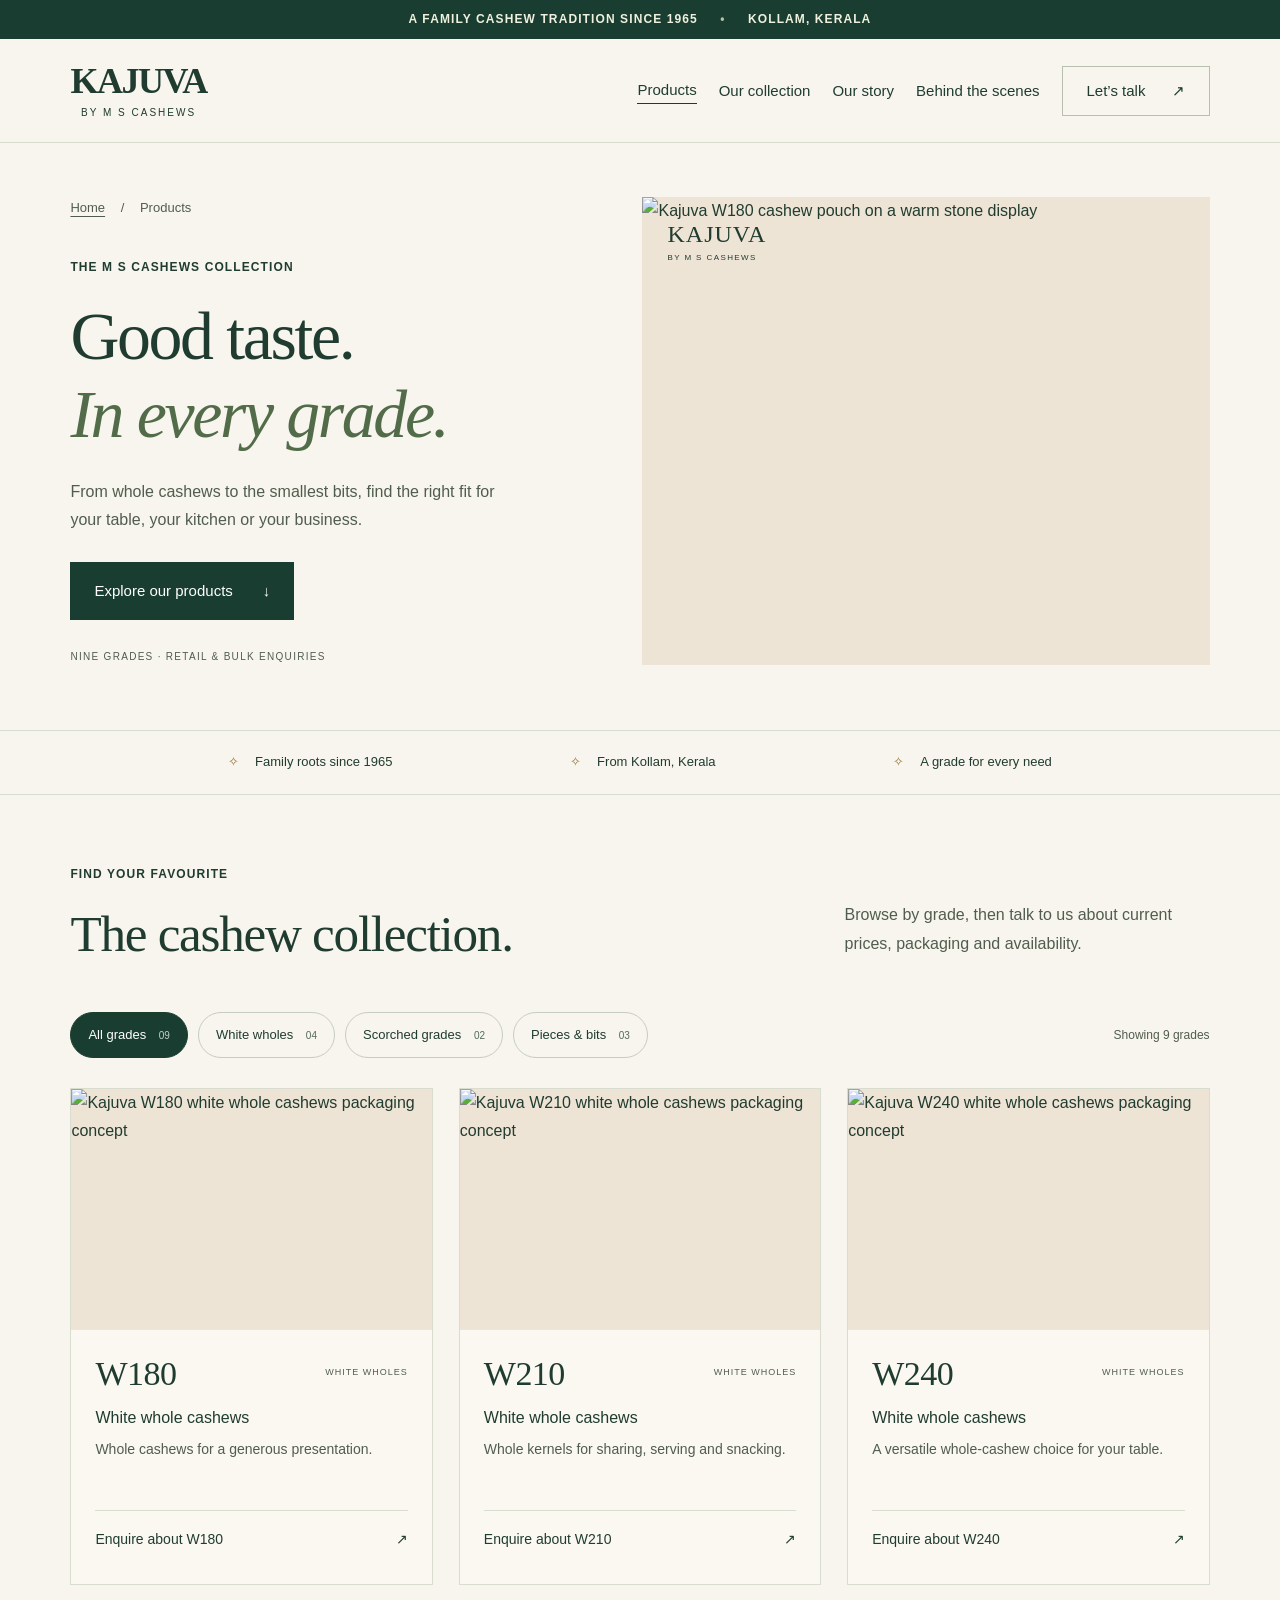
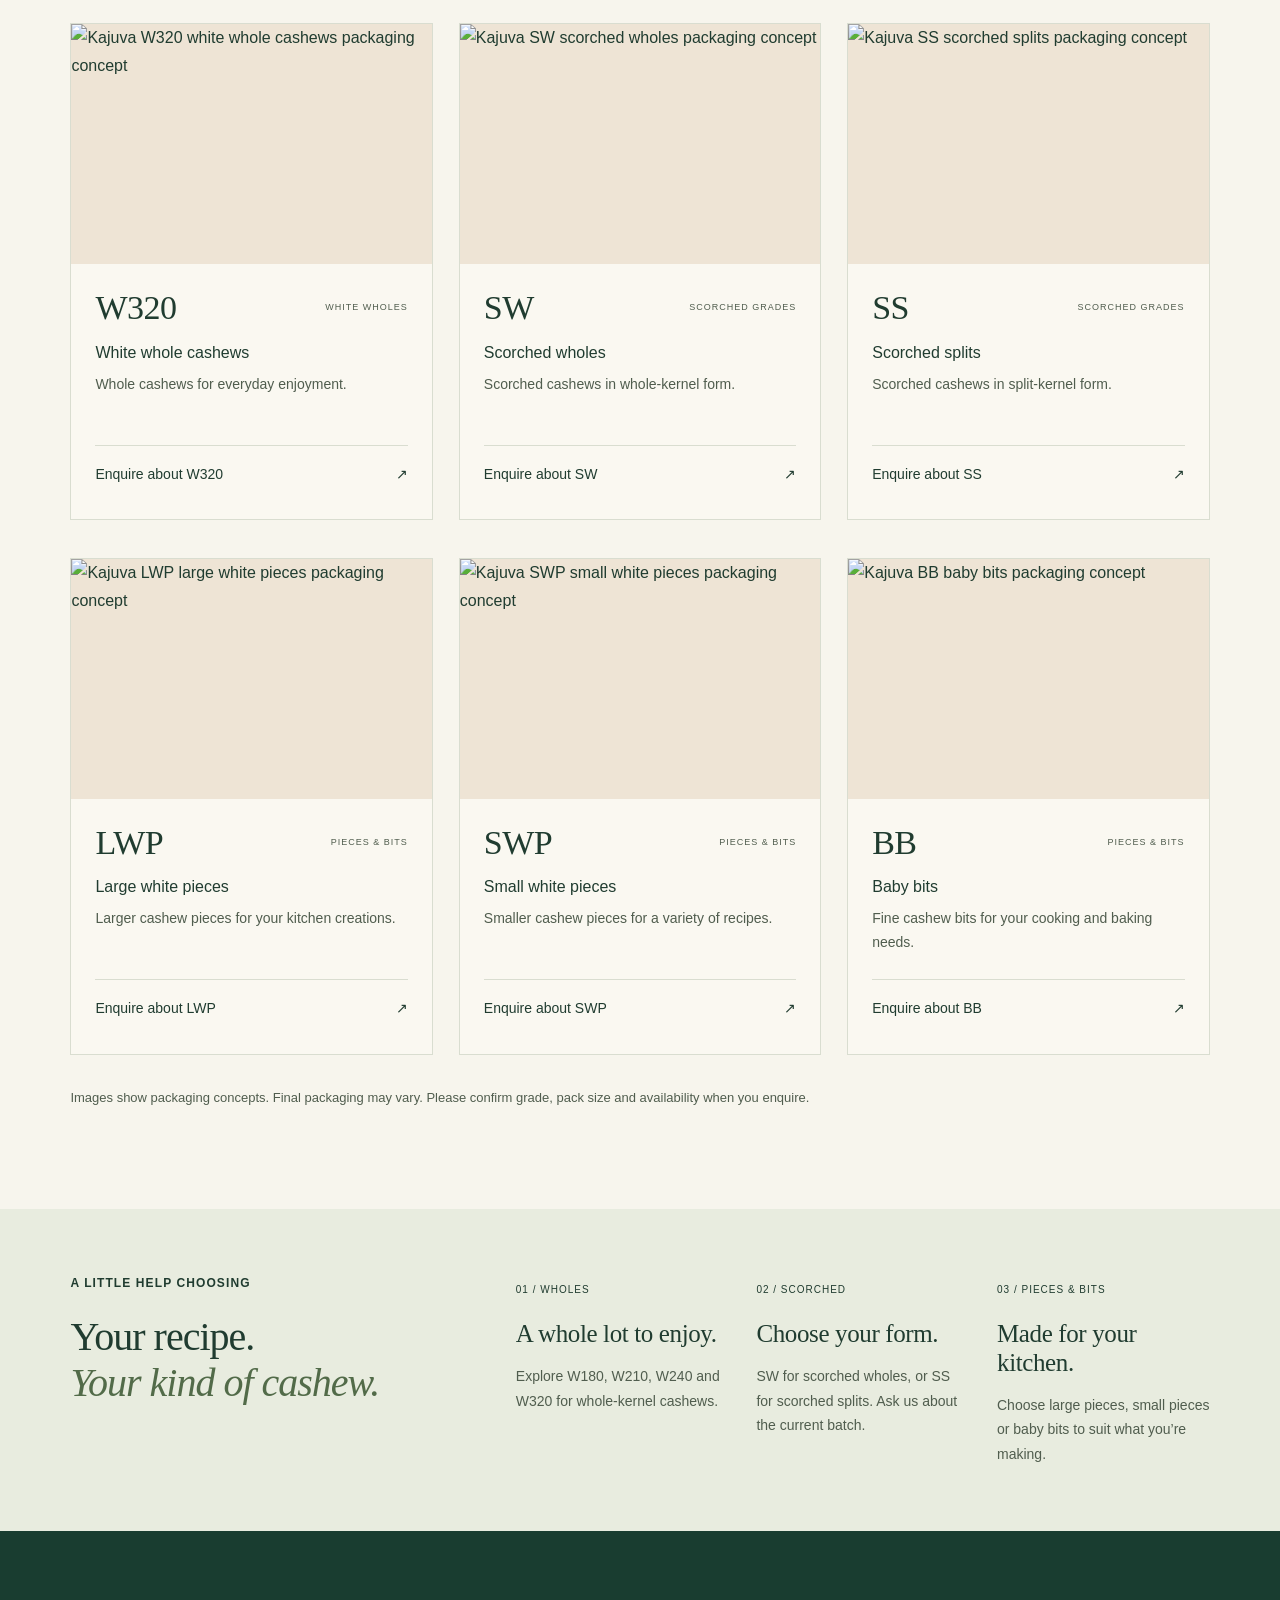
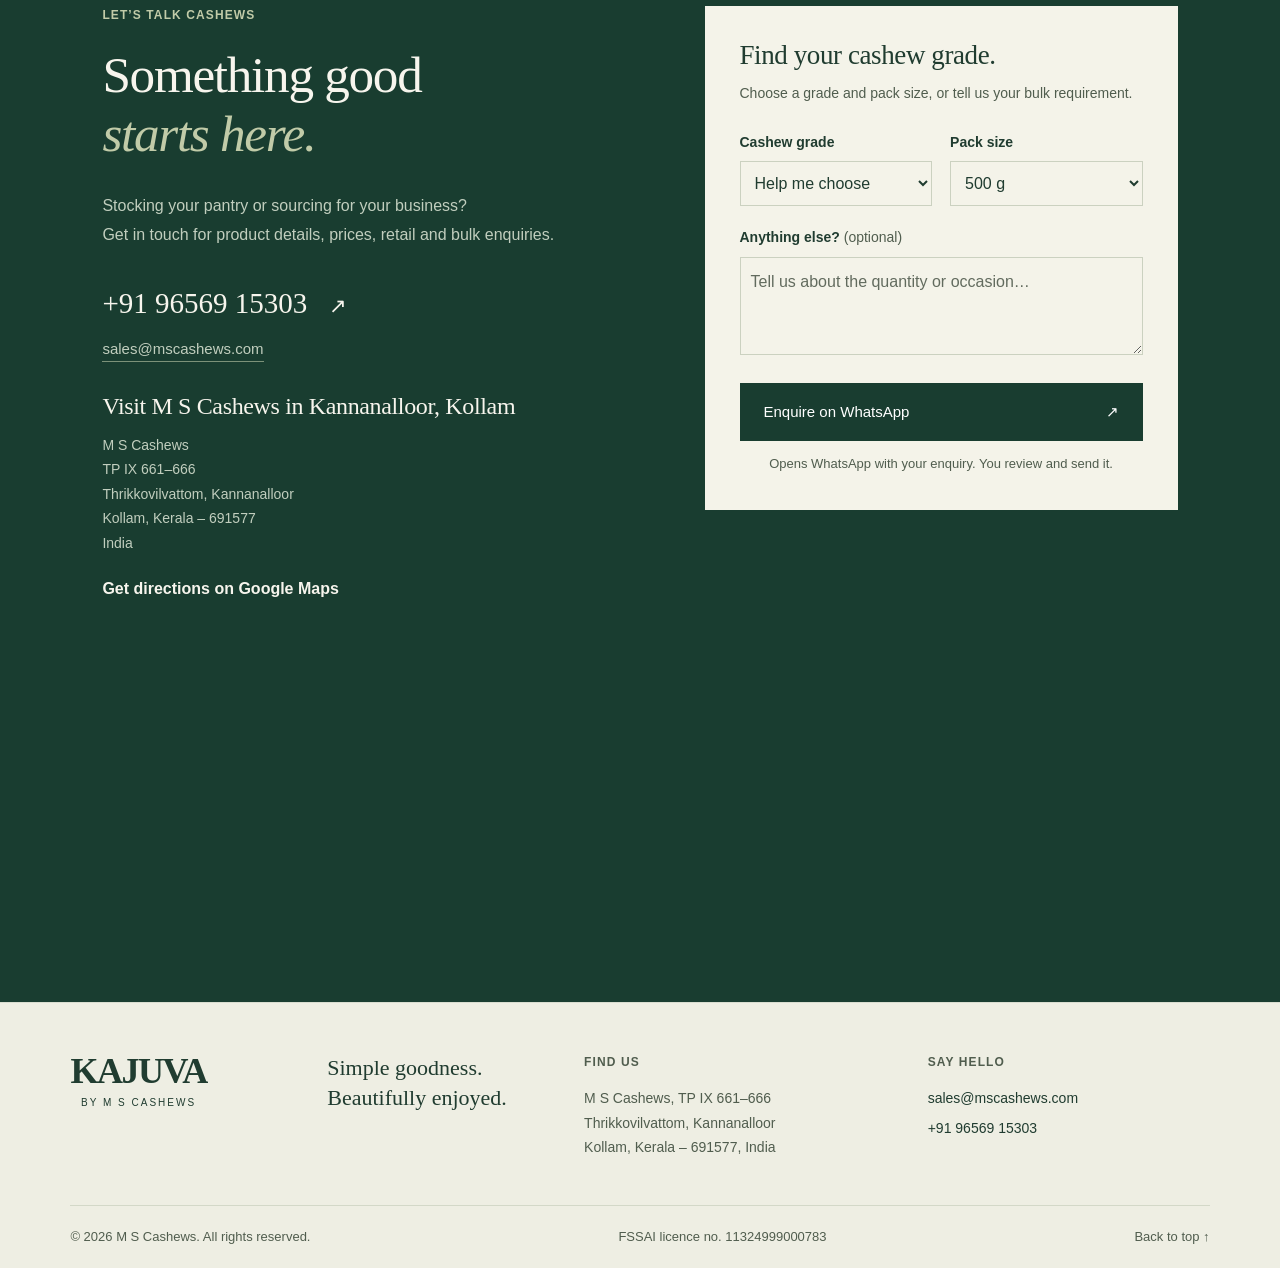
==== products.html @ 5efcb4e7 "Add files via upload" ====
<!DOCTYPE html>
<html lang="en"><head>
<meta charset="UTF-8"><meta name="viewport" content="width=device-width, initial-scale=1"><meta name="theme-color" content="#193d30">
<title>Cashew Products &amp; Grades | Kajuva by M S Cashews</title>
<meta name="description" content="Explore nine cashew grades from M S Cashews: W180, W210, W240, W320, SW, SS, LWP, SWP and BB. Enquire about retail packs and bulk orders in Kollam, Kerala.">
<link rel="canonical" href="https://www.mscashews.com/products.html">
<meta property="og:title" content="The cashew collection | Kajuva by M S Cashews"><meta property="og:description" content="Whole cashews, scorched grades, pieces and bits. Find your grade and enquire with M S Cashews."><meta property="og:type" content="website"><meta property="og:url" content="https://www.mscashews.com/products.html"><meta property="og:image" content="https://www.mscashews.com/assets/Products/W180.webp">
<link rel="icon" href="assets/favicon.svg" type="image/svg+xml"><link rel="stylesheet" href="styles.css?v=20261001-1"><link rel="stylesheet" href="products.css?v=20261109"><script src="script.js?v=20260930-5" defer></script><script src="products.js?v=20261109" defer></script>
</head><body class="products-page">
<a class="skip-link" href="#main">Skip to content</a>
<div class="announcement">A FAMILY CASHEW TRADITION SINCE 1965 <span>•</span> KOLLAM, KERALA</div>
<header class="header">
    <a class="brand" href="index.html#home" aria-label="Kajuva home">KAJUVA<span>BY M S CASHEWS</span></a>
    <button class="menu-toggle" aria-controls="navigation" aria-expanded="false">Menu <span aria-hidden="true">☰</span></button>
    <nav id="navigation" aria-label="Main navigation"><a href="products.html" aria-current="page">Products</a>
      <a href="index.html#collection">Our collection</a><a href="index.html#story">Our story</a><a href="index.html#behind-scenes">Behind the scenes</a>
      <a href="#contact" class="nav-contact">Let’s talk <span aria-hidden="true">↗</span></a>
    </nav>
  </header>
<main id="main">
<section class="range-hero" aria-labelledby="range-title"><div class="range-copy"><p class="breadcrumb"><a href="index.html">Home</a> <span aria-hidden="true">/</span> Products</p><p class="eyebrow">THE M S CASHEWS COLLECTION</p><h1 id="range-title">Good taste.<br><em>In every grade.</em></h1><p class="range-intro">From whole cashews to the smallest bits, find the right fit for your table, your kitchen or your business.</p><a href="#products" class="button">Explore our products <span aria-hidden="true">↓</span></a><p class="range-caption">NINE GRADES · RETAIL &amp; BULK ENQUIRIES</p></div><figure class="range-visual"><img src="assets/Products/W180.webp" width="960" height="640" alt="Kajuva W180 cashew pouch on a warm stone display" fetchpriority="high"><figcaption>KAJUVA <span>BY M S CASHEWS</span></figcaption></figure></section>
<div class="range-values"><span>Family roots since 1965</span><span>From Kollam, Kerala</span><span>A grade for every need</span></div>
<section class="section range-section" id="products" aria-labelledby="products-title"><div class="section-top"><div><p class="eyebrow">FIND YOUR FAVOURITE</p><h2 id="products-title">The cashew collection.</h2></div><p>Browse by grade, then talk to us about current prices, packaging and availability.</p></div>
<div class="range-toolbar"><div class="grade-filters" role="group" aria-label="Filter cashew grades" hidden><button type="button" data-filter="all" aria-pressed="true">All grades <span>09</span></button><button type="button" data-filter="wholes" aria-pressed="false">White wholes <span>04</span></button><button type="button" data-filter="scorched" aria-pressed="false">Scorched grades <span>02</span></button><button type="button" data-filter="pieces" aria-pressed="false">Pieces &amp; bits <span>03</span></button></div><p id="grade-count" role="status" aria-live="polite">Showing 9 grades</p></div>
<div class="grade-grid"><article class="grade-card" data-category="wholes" id="w180">
      <a class="grade-photo" href="assets/Products/W180.webp" target="_blank" rel="noopener" aria-label="View W180 packaging image in a new tab"><img src="assets/Products/W180.webp" alt="Kajuva W180 white whole cashews packaging concept" width="960" height="640" loading="lazy" decoding="async"></a>
      <div class="grade-info"><div class="grade-title"><h3>W180</h3><span>White wholes</span></div><h4>White whole cashews</h4><p>Whole cashews for a generous presentation.</p><a class="product-link" href="https://wa.me/919656915303?text=Hello%20M%20S%20Cashews%21%20I%20would%20like%20to%20enquire%20about%20W180%20%E2%80%94%20White%20whole%20cashews.%20Please%20share%20current%20pricing%2C%20pack%20sizes%20and%20availability." target="_blank" rel="noopener noreferrer">Enquire about W180 <span aria-hidden="true">↗</span></a></div>
    </article><article class="grade-card" data-category="wholes" id="w210">
      <a class="grade-photo" href="assets/Products/W210.webp" target="_blank" rel="noopener" aria-label="View W210 packaging image in a new tab"><img src="assets/Products/W210.webp" alt="Kajuva W210 white whole cashews packaging concept" width="960" height="640" loading="lazy" decoding="async"></a>
      <div class="grade-info"><div class="grade-title"><h3>W210</h3><span>White wholes</span></div><h4>White whole cashews</h4><p>Whole kernels for sharing, serving and snacking.</p><a class="product-link" href="https://wa.me/919656915303?text=Hello%20M%20S%20Cashews%21%20I%20would%20like%20to%20enquire%20about%20W210%20%E2%80%94%20White%20whole%20cashews.%20Please%20share%20current%20pricing%2C%20pack%20sizes%20and%20availability." target="_blank" rel="noopener noreferrer">Enquire about W210 <span aria-hidden="true">↗</span></a></div>
    </article><article class="grade-card" data-category="wholes" id="w240">
      <a class="grade-photo" href="assets/Products/W240.webp" target="_blank" rel="noopener" aria-label="View W240 packaging image in a new tab"><img src="assets/Products/W240.webp" alt="Kajuva W240 white whole cashews packaging concept" width="960" height="640" loading="lazy" decoding="async"></a>
      <div class="grade-info"><div class="grade-title"><h3>W240</h3><span>White wholes</span></div><h4>White whole cashews</h4><p>A versatile whole-cashew choice for your table.</p><a class="product-link" href="https://wa.me/919656915303?text=Hello%20M%20S%20Cashews%21%20I%20would%20like%20to%20enquire%20about%20W240%20%E2%80%94%20White%20whole%20cashews.%20Please%20share%20current%20pricing%2C%20pack%20sizes%20and%20availability." target="_blank" rel="noopener noreferrer">Enquire about W240 <span aria-hidden="true">↗</span></a></div>
    </article><article class="grade-card" data-category="wholes" id="w320">
      <a class="grade-photo" href="assets/Products/W320.webp" target="_blank" rel="noopener" aria-label="View W320 packaging image in a new tab"><img src="assets/Products/W320.webp" alt="Kajuva W320 white whole cashews packaging concept" width="960" height="640" loading="lazy" decoding="async"></a>
      <div class="grade-info"><div class="grade-title"><h3>W320</h3><span>White wholes</span></div><h4>White whole cashews</h4><p>Whole cashews for everyday enjoyment.</p><a class="product-link" href="https://wa.me/919656915303?text=Hello%20M%20S%20Cashews%21%20I%20would%20like%20to%20enquire%20about%20W320%20%E2%80%94%20White%20whole%20cashews.%20Please%20share%20current%20pricing%2C%20pack%20sizes%20and%20availability." target="_blank" rel="noopener noreferrer">Enquire about W320 <span aria-hidden="true">↗</span></a></div>
    </article><article class="grade-card" data-category="scorched" id="sw">
      <a class="grade-photo" href="assets/Products/SW.webp" target="_blank" rel="noopener" aria-label="View SW packaging image in a new tab"><img src="assets/Products/SW.webp" alt="Kajuva SW scorched wholes packaging concept" width="960" height="640" loading="lazy" decoding="async"></a>
      <div class="grade-info"><div class="grade-title"><h3>SW</h3><span>Scorched grades</span></div><h4>Scorched wholes</h4><p>Scorched cashews in whole-kernel form.</p><a class="product-link" href="https://wa.me/919656915303?text=Hello%20M%20S%20Cashews%21%20I%20would%20like%20to%20enquire%20about%20SW%20%E2%80%94%20Scorched%20wholes.%20Please%20share%20current%20pricing%2C%20pack%20sizes%20and%20availability." target="_blank" rel="noopener noreferrer">Enquire about SW <span aria-hidden="true">↗</span></a></div>
    </article><article class="grade-card" data-category="scorched" id="ss">
      <a class="grade-photo" href="assets/Products/SS.webp" target="_blank" rel="noopener" aria-label="View SS packaging image in a new tab"><img src="assets/Products/SS.webp" alt="Kajuva SS scorched splits packaging concept" width="960" height="640" loading="lazy" decoding="async"></a>
      <div class="grade-info"><div class="grade-title"><h3>SS</h3><span>Scorched grades</span></div><h4>Scorched splits</h4><p>Scorched cashews in split-kernel form.</p><a class="product-link" href="https://wa.me/919656915303?text=Hello%20M%20S%20Cashews%21%20I%20would%20like%20to%20enquire%20about%20SS%20%E2%80%94%20Scorched%20splits.%20Please%20share%20current%20pricing%2C%20pack%20sizes%20and%20availability." target="_blank" rel="noopener noreferrer">Enquire about SS <span aria-hidden="true">↗</span></a></div>
    </article><article class="grade-card" data-category="pieces" id="lwp">
      <a class="grade-photo" href="assets/Products/LWP.webp" target="_blank" rel="noopener" aria-label="View LWP packaging image in a new tab"><img src="assets/Products/LWP.webp" alt="Kajuva LWP large white pieces packaging concept" width="960" height="640" loading="lazy" decoding="async"></a>
      <div class="grade-info"><div class="grade-title"><h3>LWP</h3><span>Pieces &amp; bits</span></div><h4>Large white pieces</h4><p>Larger cashew pieces for your kitchen creations.</p><a class="product-link" href="https://wa.me/919656915303?text=Hello%20M%20S%20Cashews%21%20I%20would%20like%20to%20enquire%20about%20LWP%20%E2%80%94%20Large%20white%20pieces.%20Please%20share%20current%20pricing%2C%20pack%20sizes%20and%20availability." target="_blank" rel="noopener noreferrer">Enquire about LWP <span aria-hidden="true">↗</span></a></div>
    </article><article class="grade-card" data-category="pieces" id="swp">
      <a class="grade-photo" href="assets/Products/SWP.webp" target="_blank" rel="noopener" aria-label="View SWP packaging image in a new tab"><img src="assets/Products/SWP.webp" alt="Kajuva SWP small white pieces packaging concept" width="960" height="640" loading="lazy" decoding="async"></a>
      <div class="grade-info"><div class="grade-title"><h3>SWP</h3><span>Pieces &amp; bits</span></div><h4>Small white pieces</h4><p>Smaller cashew pieces for a variety of recipes.</p><a class="product-link" href="https://wa.me/919656915303?text=Hello%20M%20S%20Cashews%21%20I%20would%20like%20to%20enquire%20about%20SWP%20%E2%80%94%20Small%20white%20pieces.%20Please%20share%20current%20pricing%2C%20pack%20sizes%20and%20availability." target="_blank" rel="noopener noreferrer">Enquire about SWP <span aria-hidden="true">↗</span></a></div>
    </article><article class="grade-card" data-category="pieces" id="bb">
      <a class="grade-photo" href="assets/Products/BB.webp" target="_blank" rel="noopener" aria-label="View BB packaging image in a new tab"><img src="assets/Products/BB.webp" alt="Kajuva BB baby bits packaging concept" width="960" height="640" loading="lazy" decoding="async"></a>
      <div class="grade-info"><div class="grade-title"><h3>BB</h3><span>Pieces &amp; bits</span></div><h4>Baby bits</h4><p>Fine cashew bits for your cooking and baking needs.</p><a class="product-link" href="https://wa.me/919656915303?text=Hello%20M%20S%20Cashews%21%20I%20would%20like%20to%20enquire%20about%20BB%20%E2%80%94%20Baby%20bits.%20Please%20share%20current%20pricing%2C%20pack%20sizes%20and%20availability." target="_blank" rel="noopener noreferrer">Enquire about BB <span aria-hidden="true">↗</span></a></div>
    </article></div>
<p class="range-note">Images show packaging concepts. Final packaging may vary. Please confirm grade, pack size and availability when you enquire.</p></section>
<section class="grade-help" aria-labelledby="help-title"><div><p class="eyebrow">A LITTLE HELP CHOOSING</p><h2 id="help-title">Your recipe.<br><em>Your kind of cashew.</em></h2></div><div class="help-options"><article><span>01 / WHOLES</span><h3>A whole lot to enjoy.</h3><p>Explore W180, W210, W240 and W320 for whole-kernel cashews.</p></article><article><span>02 / SCORCHED</span><h3>Choose your form.</h3><p>SW for scorched wholes, or SS for scorched splits. Ask us about the current batch.</p></article><article><span>03 / PIECES &amp; BITS</span><h3>Made for your kitchen.</h3><p>Choose large pieces, small pieces or baby bits to suit what you’re making.</p></article></div></section>
<section class="contact" id="contact" aria-labelledby="contact-title">
      <div class="contact-copy"><p class="eyebrow">LET’S TALK CASHEWS</p><h2 id="contact-title">Something good<br><em>starts here.</em></h2><p>Stocking your pantry or sourcing for your business?<br>Get in touch for product details, prices, retail and bulk enquiries.</p><a class="contact-phone" href="tel:+919656915303">+91 96569 15303 <span aria-hidden="true">↗</span></a><a class="contact-email" href="mailto:sales@mscashews.com">sales@mscashews.com</a><div class="contact-location"><h3>Visit M S Cashews in Kannanalloor, Kollam</h3><address>M S Cashews<br>TP IX 661–666<br>Thrikkovilvattom, Kannanalloor<br>Kollam, Kerala – 691577<br>India</address><p class="location-directions" style="margin:20px 0 10px;font-weight:600;">Get directions on Google Maps</p>
        <div class="google-map" style="width:100%;max-width:100%;margin:0 0 14px;border-radius:12px;overflow:hidden;">
          <iframe src="https://www.google.com/maps/embed?pb=!1m18!1m12!1m3!1d126139.27699196005!2d76.51879639726563!3d8.893311200000003!2m3!1f0!2f0!3f0!3m2!1i1024!2i768!4f13.1!3m3!1m2!1s0x3b05e31a122a84a1%3A0x15b1edde694fe89e!2sMs%20Cashews!5e0!3m2!1sen!2sin!4v1793275626502!5m2!1sen!2sin" title="M S Cashews location on Google Maps" width="100%" height="300" style="display:block;width:100%;border:0;" allowfullscreen loading="lazy" referrerpolicy="strict-origin-when-cross-origin"></iframe>
        </div></div></div>
      <form class="enquiry" id="enquiry-form"><h3>Find your cashew grade.</h3><p>Choose a grade and pack size, or tell us your bulk requirement.</p><div class="form-row"><div><label for="grade">Cashew grade</label><select id="grade" name="grade"><option value="Not sure — please advise">Help me choose</option><option>W180</option><option>W210</option><option>W240</option><option>W320</option><option>SW (Scorched Wholes)</option><option>SS (Scorched Splits)</option><option>LWP (Large White Pieces)</option><option>SWP (Small White Pieces)</option><option>BB (Baby Bits)</option></select></div><div><label for="pack">Pack size</label><select id="pack" name="pack"><option>250 g</option><option selected>500 g</option><option>1 kg</option><option>Bulk requirement</option><option>Other</option></select></div></div><label for="message">Anything else? <span>(optional)</span></label><textarea id="message" name="message" rows="3" maxlength="1000" placeholder="Tell us about the quantity or occasion…"></textarea><button class="button" type="submit">Enquire on WhatsApp <span aria-hidden="true">↗</span></button><p class="form-note">Opens WhatsApp with your enquiry. You review and send it.</p><noscript><p><a href="https://wa.me/919656915303">Contact us directly on WhatsApp</a></p></noscript></form>
    </section>
</main><footer><div class="footer-main"><a class="brand" href="index.html#home">KAJUVA<span>BY M S CASHEWS</span></a><p>Simple goodness.<br>Beautifully enjoyed.</p><div><span class="footer-label">FIND US</span><address>M S Cashews, TP IX 661–666<br>Thrikkovilvattom, Kannanalloor<br>Kollam, Kerala – 691577, India</address></div><div><span class="footer-label">SAY HELLO</span><a href="mailto:sales@mscashews.com">sales@mscashews.com</a><a href="tel:+919656915303">+91 96569 15303</a></div></div><div class="footer-bottom"><span>© <span id="year">2026</span> M S Cashews. All rights reserved.</span><span>FSSAI licence no. 11324999000783</span><a href="index.html#home">Back to top ↑</a></div></footer>
</body></html>
---- styles.css ----
:root{--ink:#203c30;--green:#193d30;--paper:#f7f5ed;--muted:#687165;--line:#d9ddd0;--sage:#e8ecdf;--gold:#bb9052}*{box-sizing:border-box}html{scroll-behavior:smooth;scroll-padding-top:105px}body{margin:0;background:var(--paper);color:var(--ink);font-family:Arial,Helvetica,sans-serif;font-size:15px;line-height:1.7}a{color:inherit;text-decoration:none}button,input,select,textarea{font:inherit}button,a,select,textarea{-webkit-tap-highlight-color:transparent}button,a{touch-action:manipulation}button{cursor:pointer}img{max-width:100%;display:block}h1,h2,h3,p{margin:0}h1,h2,h3{font-family:Georgia,'Times New Roman',serif;font-weight:400;line-height:1.08}h1{font-size:clamp(52px,5.4vw,88px);letter-spacing:-4px}h2{font-size:clamp(38px,4vw,58px);letter-spacing:-2px}h3{font-size:28px;letter-spacing:-.6px}em{font-weight:400;color:#6e8064}a:focus-visible,button:focus-visible,select:focus-visible,textarea:focus-visible,summary:focus-visible{outline:3px solid var(--gold);outline-offset:5px}.skip-link{position:fixed;top:-100px;left:16px;background:white;padding:12px;z-index:20}.skip-link:focus{top:12px}.announcement{background:var(--green);color:#eff0dd;text-align:center;font-size:9px;font-weight:600;letter-spacing:2.1px;padding:10px 20px}.announcement span{margin:0 18px;color:#b7c09f}.header{padding:24px 5.5%;display:flex;align-items:center;justify-content:space-between;background:var(--paper);border-bottom:1px solid var(--line);position:sticky;top:0;z-index:10}.brand{font-family:Georgia,serif;font-size:36px;line-height:1;letter-spacing:-1.5px;font-weight:bold;display:inline-block}.brand span{display:block;font-family:Arial,sans-serif;font-size:8px;letter-spacing:3px;font-weight:400;margin-top:9px;text-align:center}.header nav{display:flex;gap:38px;align-items:center;font-size:12px}.header nav>a:not(.nav-contact):hover{color:#788562}.nav-contact{border:1px solid #b6c0ad;padding:11px 24px}.nav-contact span{margin-left:22px}.menu-toggle{display:none}.hero{max-width:1600px;margin:auto;min-height:650px;padding:75px 5.5% 86px;display:grid;grid-template-columns:1.06fr 1fr;align-items:center;position:relative;overflow:hidden}.eyebrow{font-size:9px;letter-spacing:2.1px;font-weight:600;line-height:1.6}.hero .eyebrow{display:flex;align-items:center;gap:12px;margin-bottom:30px}.tiny-line{height:1px;width:26px;background:var(--gold)}.intro{font-size:15px;color:#697064;line-height:1.9;margin:27px 0 30px;max-width:365px}.hero-actions{display:flex;gap:30px;align-items:center}.button{display:inline-flex;justify-content:space-between;align-items:center;gap:30px;background:var(--green);color:#fff;border:1px solid var(--green);padding:16px 23px;font-size:12px;transition:background .2s,transform .2s}.button:hover{background:#305740;transform:translateY(-2px)}.text-link{font-size:12px;border-bottom:1px solid #b2baa8;padding-bottom:6px;display:inline-flex;gap:22px}.hero-caption{display:flex;align-items:center;gap:10px;margin-top:37px;color:#6b7266;font-size:10px}.veg{display:inline-grid;place-items:center;width:17px;height:17px;border:1px solid #668158}.veg i{display:block;width:7px;height:7px;background:#668158;border-radius:50%}.hero-art{position:relative;min-width:0;aspect-ratio:1.04;display:grid;place-items:center}.hero-circle{position:absolute;width:91%;height:91%;border-radius:50%;background:#e7eadc;box-shadow:0 0 0 19px #f0f1e7,0 0 0 20px #e1e5d7}.hero-bowl{position:relative;width:91%;filter:drop-shadow(8px 28px 20px #26372424);transform:rotate(-13deg)}.art-label{position:absolute;top:-12px;font-size:8px;letter-spacing:2.4px;z-index:1}.seal{position:absolute;right:-8px;bottom:31px;background:var(--green);color:#f7efd5;width:114px;height:114px;border-radius:50%;display:flex;flex-direction:column;align-items:center;justify-content:center;outline:1px solid #85967b;outline-offset:-8px;transform:rotate(12deg)}.seal span{font-size:7px;letter-spacing:1px}.seal strong{font-family:Georgia,serif;font-size:33px;font-weight:400;line-height:1.4}.art-footnote{position:absolute;bottom:-20px;display:flex;justify-content:space-between;width:78%;font-size:8px;letter-spacing:1.5px;color:#75806c}.scroll-note{position:absolute;bottom:25px;left:5.5%;font-size:8px;letter-spacing:1.6px;display:flex;gap:25px;align-items:center}.scroll-note span{font-size:17px}.qualities{display:flex;justify-content:space-evenly;align-items:center;gap:20px;border-block:1px solid var(--line);padding:23px 5.5%;font-size:11px;letter-spacing:.7px}.qualities i{color:#a88d53;font-size:21px;font-style:normal}.section{padding:100px 5.5%;max-width:1600px;margin:auto}.section-top{display:flex;justify-content:space-between;gap:60px;align-items:flex-end;margin-bottom:48px}.section-top .eyebrow,.quality-heading .eyebrow,.story-copy .eyebrow,.contact .eyebrow,.faq .eyebrow{margin-bottom:20px}.section-top>p{max-width:320px;font-size:13px;color:var(--muted);padding-bottom:5px}.product-grid{display:grid;grid-template-columns:repeat(3,1fr);gap:27px}.product-image{background:#e9ecdf;position:relative;height:365px;display:flex;align-items:center;justify-content:center;overflow:hidden}.product:nth-child(2) .product-image{background:#ece6d8}.product:nth-child(3) .product-image{background:#e0e6da}.product-image img{height:260px;width:auto;max-width:75%;object-fit:contain;transform:rotate(-7deg);box-shadow:12px 18px 20px #1d3c3020;border-radius:3px 3px 12px 12px;transition:transform .4s}.product:nth-child(2) .product-image img{transform:rotate(4deg)}.product:nth-child(3) .product-image img{transform:rotate(-4deg)}.product:hover .product-image img{transform:rotate(0deg) translateY(-6px)}.product-tag{position:absolute;top:18px;left:20px;font-size:8px;letter-spacing:1.6px}.pack-weight{position:absolute;bottom:12px;right:19px;font-family:Georgia,serif;font-size:36px;color:#536149}.pack-weight small{font-size:16px}.product-title{display:flex;justify-content:space-between;align-items:center;margin-top:22px;gap:10px}.product-title h3{font-size:26px}.product-title>span{font-size:11px;white-space:nowrap;color:var(--muted)}.product>p{font-size:12px;margin-top:10px;color:var(--muted)}.product-link{display:flex;justify-content:space-between;border-bottom:1px solid #bfc8b6;padding:20px 0 10px;font-size:11px}.product-link:hover{color:#788562}.collection-note{text-align:center;font-size:10px;color:var(--muted);margin-top:30px}.story{display:grid;grid-template-columns:1fr 1fr;background:#e9ecdf;max-width:1600px;margin:auto}.story-art{position:relative;overflow:hidden;background:#d9dfcc;min-height:595px;padding:45px 11%}.story-art img{width:95%;margin:20px auto;transform:rotate(-8deg)}.story-art-caption{position:absolute;bottom:35px;left:11%;font-size:8px;letter-spacing:1.8px}.story-copy{padding:70px 12%;align-self:center}.story-copy h2{margin-bottom:27px}.story-copy>p:not(.eyebrow){font-size:13px;color:#64705e;margin-bottom:20px;max-width:420px}.story-copy .text-link{margin-top:9px}.quality-heading{text-align:center;margin-bottom:56px}.quality-grid{display:grid;grid-template-columns:repeat(3,1fr);gap:55px}.quality-grid article{border-top:1px solid #b9c3ae;padding-top:23px}.feature-number{font-size:8px;letter-spacing:1.6px;color:#748269}.quality-grid h3{margin:23px 0 17px;font-size:30px}.quality-grid p{color:var(--muted);font-size:13px;max-width:300px}.contact{background:var(--green);color:var(--paper);padding:75px 8%;display:grid;grid-template-columns:1fr 1fr;gap:12%;}.contact em{color:#c1cba8}.contact .eyebrow{color:#c1cba8}.contact-copy>p:not(.eyebrow){font-size:12px;color:#c1cebe;margin:28px 0}.contact-phone{display:block;font-family:Georgia,serif;font-size:29px}.contact-phone span{font-family:Arial,sans-serif;font-size:21px;margin-left:14px}.contact-email{font-size:12px;color:#c1cebe;display:inline-block;margin-top:9px;border-bottom:1px solid #7c9279}.enquiry{background:#f4f3e9;color:var(--ink);padding:34px 35px;align-self:center}.enquiry h3{font-size:27px}.enquiry>p{font-size:11px;color:var(--muted);margin:10px 0 24px}.form-row{display:grid;grid-template-columns:1fr 1fr;gap:18px}label{display:block;font-size:10px;margin-bottom:7px}label span{color:#73806c}select,textarea{width:100%;border:1px solid #cbd1c0;background:transparent;border-radius:0;padding:12px 10px;color:var(--ink);font-size:12px;margin-bottom:19px;min-height:45px}textarea{resize:vertical;min-height:85px;max-height:250px}.enquiry .button{width:100%}.enquiry .form-note{font-size:9px;margin:12px 0 0;text-align:center}.faq{display:grid;grid-template-columns:1fr 1.25fr;gap:60px}.faq h2{font-size:43px}.faq-list details{border-bottom:1px solid var(--line)}.faq-list details:first-child{border-top:1px solid var(--line)}summary{list-style:none;cursor:pointer;font-size:13px;padding:22px 0;display:flex;justify-content:space-between;gap:22px}summary::-webkit-details-marker{display:none}summary span{font-size:20px;line-height:1}.faq-list details[open] summary span{transform:rotate(45deg)}.faq-list details p{font-size:12px;color:var(--muted);padding:0 35px 22px 0}footer{border-top:1px solid var(--line);padding:50px 5.5% 20px;background:#eeeee3}.footer-main{display:grid;grid-template-columns:1fr 1fr 1.5fr 1fr;gap:40px}.footer-main>.brand{justify-self:start;align-self:start}.footer-main>p{font-family:Georgia,serif;font-size:22px;line-height:1.35}.footer-label{display:block;font-size:8px;letter-spacing:1.8px;margin-bottom:13px;color:#6d795f}address{font-style:normal;font-size:11px;color:var(--muted)}.footer-main>div>a{display:block;font-size:11px;margin-bottom:5px}.footer-bottom{display:flex;justify-content:space-between;gap:25px;border-top:1px solid #d3d8c8;padding-top:20px;margin-top:45px;font-size:9px;color:#6d765f}@media(min-width:1500px){.hero{min-height:740px}.hero-art{max-width:600px}.product-image{height:420px}.product-image img{height:310px}}@media(max-width:1100px){.hero{min-height:580px;gap:25px}h1{letter-spacing:-2.5px}.hero-actions{gap:16px}.hero .button{gap:15px;padding:14px 17px}.hero .text-link{gap:9px}.header nav{gap:22px}.product-image{height:310px}.product-image img{height:220px}.product-title h3{font-size:22px}.contact{gap:7%;padding-inline:5.5%}.story-copy{padding:55px 10%}.story-art{min-height:560px;display:flex;flex-direction:column;justify-content:center}.quality-grid{gap:30px}.footer-main{gap:25px}}@media(max-width:760px){html{scroll-padding-top:95px}.announcement{font-size:7px;letter-spacing:1.2px;padding:9px}.announcement span{margin:0 8px}.header{padding:21px 6%;flex-wrap:wrap}.brand{font-size:30px}.brand span{font-size:7px;letter-spacing:2.5px}.menu-toggle{display:flex;align-items:center;gap:12px;background:none;border:1px solid #c3cab9;color:var(--ink);padding:8px 12px;font-size:11px}.header nav{display:none;width:100%;padding:25px 0 4px;gap:22px;flex-direction:column;align-items:stretch}.header nav.is-open{display:flex}.nav-contact{display:flex;justify-content:space-between}.hero{grid-template-columns:1fr;padding:49px 6% 60px;gap:45px;min-height:auto}.hero .eyebrow{font-size:7px;letter-spacing:1.5px;margin-bottom:23px}h1{font-size:clamp(49px,9vw,69px);letter-spacing:-2px}.intro{font-size:13px;margin:24px 0}.hero-actions{gap:24px}.hero-caption{margin-top:24px}.hero-art{width:85%;max-width:420px;justify-self:center}.seal{width:90px;height:90px;bottom:15px;right:-16px}.seal strong{font-size:27px}.seal span{font-size:6px}.art-label{font-size:6px;top:-8px;letter-spacing:2px}.art-footnote{bottom:-24px;font-size:6px;letter-spacing:1px}.scroll-note{display:none}.qualities{display:grid;grid-template-columns:1fr 1fr;text-align:center;font-size:9px;padding:22px 6%;gap:14px}.qualities i{display:none}.section{padding:65px 6%}.section-top{display:block;margin-bottom:30px}.section-top>p{margin-top:22px;max-width:400px;font-size:12px}.product-grid{grid-template-columns:1fr;gap:37px}.product-image{height:365px}.product-image img{height:280px}.product-title h3{font-size:27px}.product-tag{font-size:8px}.product>p,.product-link{font-size:12px}.collection-note{font-size:10px;text-align:left}.story{grid-template-columns:1fr}.story-art{min-height:390px;max-height:450px;padding:30px 7%}.story-art img{width:77%;max-width:350px}.story-art-caption{left:7%;bottom:20px;font-size:7px}.story-copy{padding:50px 7%}.story-copy h2{font-size:45px}.quality-heading{text-align:left;margin-bottom:32px}.quality-grid{grid-template-columns:1fr;gap:28px}.quality-grid h3{margin:14px 0}.quality-grid p{max-width:100%}.contact{grid-template-columns:1fr;padding:55px 6%;gap:35px}.contact h2{font-size:48px}.enquiry{padding:27px 23px}.faq{grid-template-columns:1fr;gap:28px}.faq h2{font-size:38px}summary{font-size:12px}.footer-main{grid-template-columns:1fr 1fr;gap:32px 20px}.footer-main>p{font-size:21px}.footer-bottom{flex-direction:column;gap:8px;margin-top:30px}footer{padding:40px 6% 25px}}@media(prefers-reduced-motion:reduce){html{scroll-behavior:auto}*,*::before,*::after{transition:none!important;animation:none!important}}

.hero-bowl,.story-art img{height:auto}
/* Premium imagery: dimensioned pouch concept and full-bleed editorial photograph. */
.product-image img{height:290px;max-width:80%;border-radius:0;box-shadow:none;filter:drop-shadow(9px 17px 12px #203c3030);transform:rotate(-4deg)}
.product:nth-child(2) .product-image img{height:305px;transform:rotate(3deg)}
.product:nth-child(3) .product-image img{height:320px;transform:rotate(-2deg)}
.product:hover .product-image img{transform:rotate(0) translateY(-5px)}
.hero-bowl{width:98%;transform:rotate(-8deg)}
.story-art{padding:0;isolation:isolate;min-height:625px;display:block}
.story-art img{position:absolute;inset:0;width:100%;height:100%;max-width:none;object-fit:cover;object-position:center;transform:none;margin:0;z-index:-2}
.story-art::after{content:"";position:absolute;inset:0;z-index:-1;background:linear-gradient(180deg,#142b2355,transparent 25%,transparent 70%,#142b2370)}
.story-art>.eyebrow{position:absolute;top:35px;left:7%;color:#fff9e9}
.story-art-caption{left:7%;bottom:32px;color:#fff9e9}
@media(min-width:1500px){.product-image img{height:330px}.product:nth-child(2) .product-image img{height:345px}.product:nth-child(3) .product-image img{height:360px}}
@media(min-width:761px) and (max-width:1100px){.product-image img{height:235px}.product:nth-child(2) .product-image img{height:250px}.product:nth-child(3) .product-image img{height:265px}}
@media(max-width:760px){.product-image img{height:285px}.product:nth-child(2) .product-image img{height:300px}.product:nth-child(3) .product-image img{height:315px}.story-art{min-height:470px;max-height:none}.story-art img{width:100%;height:100%;max-width:none;object-position:center 52%}}
/* Family heritage and supplied business media. */
.heritage-strip{display:grid;grid-template-columns:repeat(3,1fr);gap:45px;padding-top:55px;padding-bottom:55px;border-bottom:1px solid var(--line)}
.heritage-year{display:block;font-family:Georgia,serif;font-size:27px;color:#788364;margin-bottom:18px;line-height:1.2}
.heritage-strip h3{font-size:23px;margin-bottom:12px}.heritage-strip p{font-size:12px;color:var(--muted);max-width:330px}
.behind-scenes{padding-top:40px}.premises-grid{display:grid;grid-template-columns:1fr 1fr;gap:34px 28px}.premises-grid figure,.video-grid figure{margin:0;min-width:0}.premises-main,.premises-wide{grid-column:1/-1}.premises-grid a{display:block;overflow:hidden}.premises-grid img{width:100%;height:auto;aspect-ratio:16/9;object-fit:cover;transition:transform .4s}.premises-grid a:hover img{transform:scale(1.02)}.premises-wide img{aspect-ratio:2.8;object-position:center 60%}.premises-grid figcaption{padding-top:16px}.premises-grid figcaption span,.video-card figcaption>span{font-size:8px;letter-spacing:1.7px;color:var(--muted)}.premises-grid h3{font-size:28px;margin-top:8px}.stock-gallery{margin-top:35px;border-block:1px solid var(--line)}.stock-gallery summary{font-size:13px;padding:23px 0}.stock-gallery[open] summary span{transform:rotate(45deg)}.stock-gallery>p{font-size:12px;color:var(--muted);margin-bottom:22px}.stock-grid{display:grid;grid-template-columns:repeat(4,1fr);gap:18px;padding-bottom:28px}.stock-grid img{width:100%;height:auto;aspect-ratio:9/14;object-fit:cover}.stock-grid a{display:block;min-width:0}.video-heading{margin:65px 0 27px;display:flex;justify-content:space-between;gap:30px;align-items:end}.video-heading .eyebrow{margin-bottom:15px}.video-heading h3{font-size:35px}.video-heading>p{font-size:12px;max-width:250px;color:var(--muted)}.video-grid{display:grid;grid-template-columns:repeat(3,1fr);gap:28px}.video-card video{display:block;width:100%;height:auto;aspect-ratio:478/850;background:#16291f;object-fit:contain}.video-card figcaption{padding-top:17px}.video-card h3{font-size:25px;margin:8px 0 10px}.video-card p{font-size:12px;color:var(--muted)}
@media(max-width:760px){.heritage-strip{grid-template-columns:1fr;gap:28px;padding-top:40px;padding-bottom:40px}.heritage-strip article+article{border-top:1px solid var(--line);padding-top:27px}.heritage-year{margin-bottom:12px}.heritage-strip p{max-width:none}.behind-scenes{padding-top:10px}.premises-grid{grid-template-columns:1fr;gap:28px}.premises-main,.premises-wide{grid-column:auto}.premises-wide img{aspect-ratio:16/9}.premises-grid h3{font-size:26px}.stock-grid{grid-template-columns:1fr 1fr;gap:12px}.video-heading{display:block;margin-top:45px}.video-heading h3{font-size:30px}.video-heading>p{margin-top:18px;max-width:none}.video-grid{grid-template-columns:1fr;gap:35px}.video-card video{max-height:480px}.video-card figcaption{max-width:350px}.story-copy h2{font-size:42px}}
/* Readability: comfortable text sizes and stronger contrast across screen sizes. */
:root{--muted:#505d4e}
body{font-size:16px;line-height:1.75}
h1,h2,h3{line-height:1.15}
h1{letter-spacing:-.035em}h2{letter-spacing:-.025em}h3{letter-spacing:-.015em}
em{color:#526b49}.heritage-year{color:#526b49}
.announcement{font-size:12px;letter-spacing:1.1px;line-height:1.6}
.brand span{font-size:10px;letter-spacing:2px}
.header nav{font-size:15px;gap:28px}.menu-toggle{font-size:14px}
.eyebrow,.hero .eyebrow,.product-tag,.feature-number,.footer-label,.premises-grid figcaption span,.video-card figcaption>span{font-size:12px;letter-spacing:1.1px;font-weight:600;line-height:1.65}
.feature-number,.footer-label{color:var(--muted)}
.intro,.section-top>p,.story-copy>p:not(.eyebrow),.quality-grid p,.heritage-strip p,.contact-copy>p:not(.eyebrow),.faq-list details p,.stock-gallery>p,.video-heading>p,.video-card p,.product>p{font-size:16px;line-height:1.8}
.intro,.story-copy>p:not(.eyebrow){color:var(--muted)}
.intro{max-width:410px}.section-top>p{max-width:365px}.story-copy>p:not(.eyebrow){max-width:480px}.quality-grid p{max-width:370px}
.button,.text-link,.product-link,.contact-email{font-size:15px;line-height:1.6}
.hero-caption,.qualities,.product-title>span,.collection-note,.enquiry>p, .footer-main>div>a,address{font-size:14px;line-height:1.75}
.hero-caption{color:var(--muted)}.qualities{letter-spacing:.2px}
.collection-note{line-height:1.9}.enquiry .form-note,.footer-bottom{font-size:13px;line-height:1.75}
label{font-size:14px;font-weight:600}label span{color:var(--muted);font-weight:400}
select,textarea{font-size:16px;line-height:1.5}textarea::placeholder{color:#626b5e;opacity:1}
summary,.stock-gallery summary{font-size:16px;line-height:1.6}
.art-label,.art-footnote,.scroll-note{font-size:11px;letter-spacing:.8px;color:var(--muted)}
.art-label{top:-22px}.art-footnote{width:88%;gap:14px;bottom:-30px}
.seal{width:132px;height:132px}.seal span{font-size:10px;letter-spacing:.5px}
.story-art>.eyebrow,.story-art-caption{font-size:12px;letter-spacing:1px;line-height:1.65;background:#193d30e8;padding:8px 12px;max-width:86%;text-shadow:none}
.product-tag{top:13px;left:16px}.product-image{height:395px}
.footer-main{grid-template-columns:1fr 1fr 1.4fr 1.3fr}.footer-main>div{min-width:0}.footer-main>div>a{overflow-wrap:anywhere}
.footer-bottom{color:var(--muted);flex-wrap:wrap}
.hero-actions{flex-wrap:wrap;row-gap:18px}.form-row>div{min-width:0}
@media(min-width:1500px){.product-image{height:440px}}
@media(min-width:761px) and (max-width:1100px){.header nav{gap:18px;font-size:14px}.product-image{height:330px}.hero .button{gap:12px}.hero .text-link{gap:12px}.footer-main{grid-template-columns:1fr 1fr}.story-copy{padding-inline:8%}}
@media(max-width:760px){
 .announcement{font-size:11px;letter-spacing:.5px;padding:9px 15px}.announcement span{margin:0 5px}
 .brand span{font-size:10px;letter-spacing:1.4px}.header nav{font-size:16px}
 .hero .eyebrow{font-size:12px;letter-spacing:.8px}.tiny-line{flex-shrink:0}
 .hero{gap:55px}.hero-actions{gap:18px}.hero .button{padding:14px 17px;gap:14px}
 h1{letter-spacing:-.035em}h2{letter-spacing:-.025em}
 .intro,.section-top>p,.product>p{font-size:16px}.product-link{font-size:15px}
 .qualities{font-size:13px;gap:15px}.collection-note{font-size:14px}
 .art-label{display:none}.art-footnote{font-size:11px;letter-spacing:.1px;width:100%;bottom:-33px}
 .seal{width:112px;height:112px;right:-18px;bottom:8px}.seal span{font-size:9px;letter-spacing:.2px}
 .product-image{height:390px}.product-tag{font-size:12px}
 .story-art-caption{font-size:12px}.story-copy h2{font-size:40px}
 .footer-main{grid-template-columns:1fr 1fr}.contact-phone{font-size:27px}
 .enquiry{padding:27px 20px}.form-row{grid-template-columns:1fr;gap:0}
}
@media(max-width:380px){.footer-main{grid-template-columns:1fr}.hero-art{width:88%}.art-footnote{font-size:10px}.hero-actions .text-link{margin-top:2px}}

/* Location details inherit the existing contact palette and type. */
.contact-location{margin-top:30px}.contact-location h3{font-size:24px;margin-bottom:12px}.contact-location address{color:#c1cebe}
---- products.css ----
.products-page [hidden]{display:none!important}
.products-page .header nav{gap:22px}.products-page nav [aria-current=page]{border-bottom:1px solid var(--green)}
.range-hero{max-width:1600px;margin:auto;display:grid;grid-template-columns:1fr 1.05fr;padding:54px 5.5% 65px;gap:32px;align-items:center}
.breadcrumb{font-size:13px;color:var(--muted);margin-bottom:38px}.breadcrumb span{padding:0 12px}.breadcrumb a{text-decoration:underline;text-underline-offset:4px}
.range-copy>.eyebrow{margin-bottom:20px}.range-copy h1{font-size:clamp(48px,5.3vw,80px)}.range-intro{max-width:440px;margin:24px 0 28px;color:var(--muted)}.range-caption{font-size:10px;letter-spacing:1.3px;margin-top:28px;color:var(--muted)}
.range-visual{margin:0;position:relative;align-self:stretch;min-height:430px;background:#eee4d5;overflow:hidden}.range-visual>img{width:100%;height:100%;object-fit:cover;object-position:72% center;position:absolute;inset:0}.range-visual figcaption{position:absolute;left:25px;top:24px;font:24px Georgia,serif;letter-spacing:1px}.range-visual figcaption span{display:block;font:8px Arial,sans-serif;letter-spacing:1.4px;margin-top:5px}
.range-values{display:flex;justify-content:space-evenly;gap:20px;padding:20px 5.5%;border-block:1px solid var(--line);font-size:13px}.range-values span:before{content:'✧';color:#987038;margin-right:16px}
.range-section{padding-top:70px}.range-toolbar{display:flex;align-items:center;justify-content:space-between;gap:20px;margin-bottom:30px}.grade-filters{display:flex;gap:10px;flex-wrap:wrap}.grade-filters button{border:1px solid #c7cdbf;border-radius:30px;background:transparent;padding:11px 17px;font-size:13px;color:var(--ink);min-height:44px}.grade-filters button[aria-pressed=true]{background:var(--green);border-color:var(--green);color:#fff}.grade-filters button span{font-size:10px;opacity:.75;margin-left:9px}.grade-filters button:hover{border-color:var(--green)}#grade-count{font-size:12px;color:var(--muted);white-space:nowrap}
.grade-grid{display:grid;grid-template-columns:repeat(3,minmax(0,1fr));gap:38px 26px}.grade-card{min-width:0;border:1px solid var(--line);background:#faf8f1}.grade-photo{display:block;background:#eee4d5;overflow:hidden}.grade-photo img{width:100%;height:auto;aspect-ratio:3/2;object-fit:contain;transition:transform .35s}.grade-photo:hover img{transform:scale(1.035)}.grade-info{padding:24px}.grade-title{display:flex;align-items:center;justify-content:space-between;gap:12px}.grade-title h3{font-size:34px}.grade-title>span{text-transform:uppercase;font-size:9px;letter-spacing:1px;color:var(--muted)}.grade-info h4{font-weight:400;margin:11px 0 6px;font-size:16px}.grade-info>p{font-size:14px;color:var(--muted);min-height:50px;line-height:1.7}.grade-info .product-link{display:flex;justify-content:space-between;font-size:14px;margin-top:22px;border-top:1px solid var(--line);padding-top:17px;border-bottom:0}.range-note{margin-top:32px;max-width:780px;font-size:13px;color:var(--muted)}
.grade-help{padding:65px 5.5%;background:var(--sage);display:grid;grid-template-columns:1fr 1.8fr;gap:60px}.grade-help .eyebrow{margin-bottom:20px}.grade-help h2{font-size:40px}.help-options{display:grid;grid-template-columns:repeat(3,minmax(0,1fr));gap:28px}.help-options article>span{font-size:10px;letter-spacing:1px}.help-options h3{font-size:25px;margin:18px 0 15px}.help-options p{font-size:14px;color:var(--muted)}.products-page .contact{align-items:start}.products-page .enquiry{align-self:start}
@media(min-width:761px) and (max-width:1100px){.products-page .header nav{gap:14px;font-size:13px}.products-page .nav-contact{padding:10px 14px}.grade-grid{grid-template-columns:repeat(2,minmax(0,1fr))}.grade-help{grid-template-columns:1fr;gap:35px}.range-visual{min-height:440px}.range-toolbar{align-items:flex-start;flex-direction:column}}
@media(max-width:760px){.range-hero{grid-template-columns:1fr;padding:26px 6% 40px;gap:30px}.breadcrumb{margin-bottom:25px}.range-copy h1{font-size:clamp(46px,10vw,66px)}.range-visual{min-height:0;aspect-ratio:3/2}.range-visual>img{object-fit:contain}.range-visual figcaption{font-size:20px;top:16px;left:18px}.range-values{flex-wrap:wrap;gap:8px 20px;font-size:12px}.range-values span:before{margin-right:8px}.range-toolbar{flex-direction:column;align-items:flex-start;gap:16px}.grade-filters{gap:8px}.grade-filters button{font-size:12px;padding:10px 13px}.grade-grid{grid-template-columns:repeat(2,minmax(0,1fr));gap:20px 14px}.grade-info{padding:17px}.grade-title{align-items:flex-start;flex-direction:column;gap:6px}.grade-info>p{min-height:0}.grade-help{grid-template-columns:1fr;gap:30px;padding:50px 6%}.help-options{grid-template-columns:1fr;gap:25px}.help-options article{border-top:1px solid #c9cfbf;padding-top:20px}.help-options h3{margin:10px 0}.range-section{padding-top:50px}}
@media(max-width:480px){.grade-grid{grid-template-columns:1fr;gap:25px}.grade-title{flex-direction:row;align-items:center}.grade-info{padding:22px}.grade-info>p{min-height:0}.grade-info .product-link{margin-top:18px}.range-values{justify-content:flex-start}}
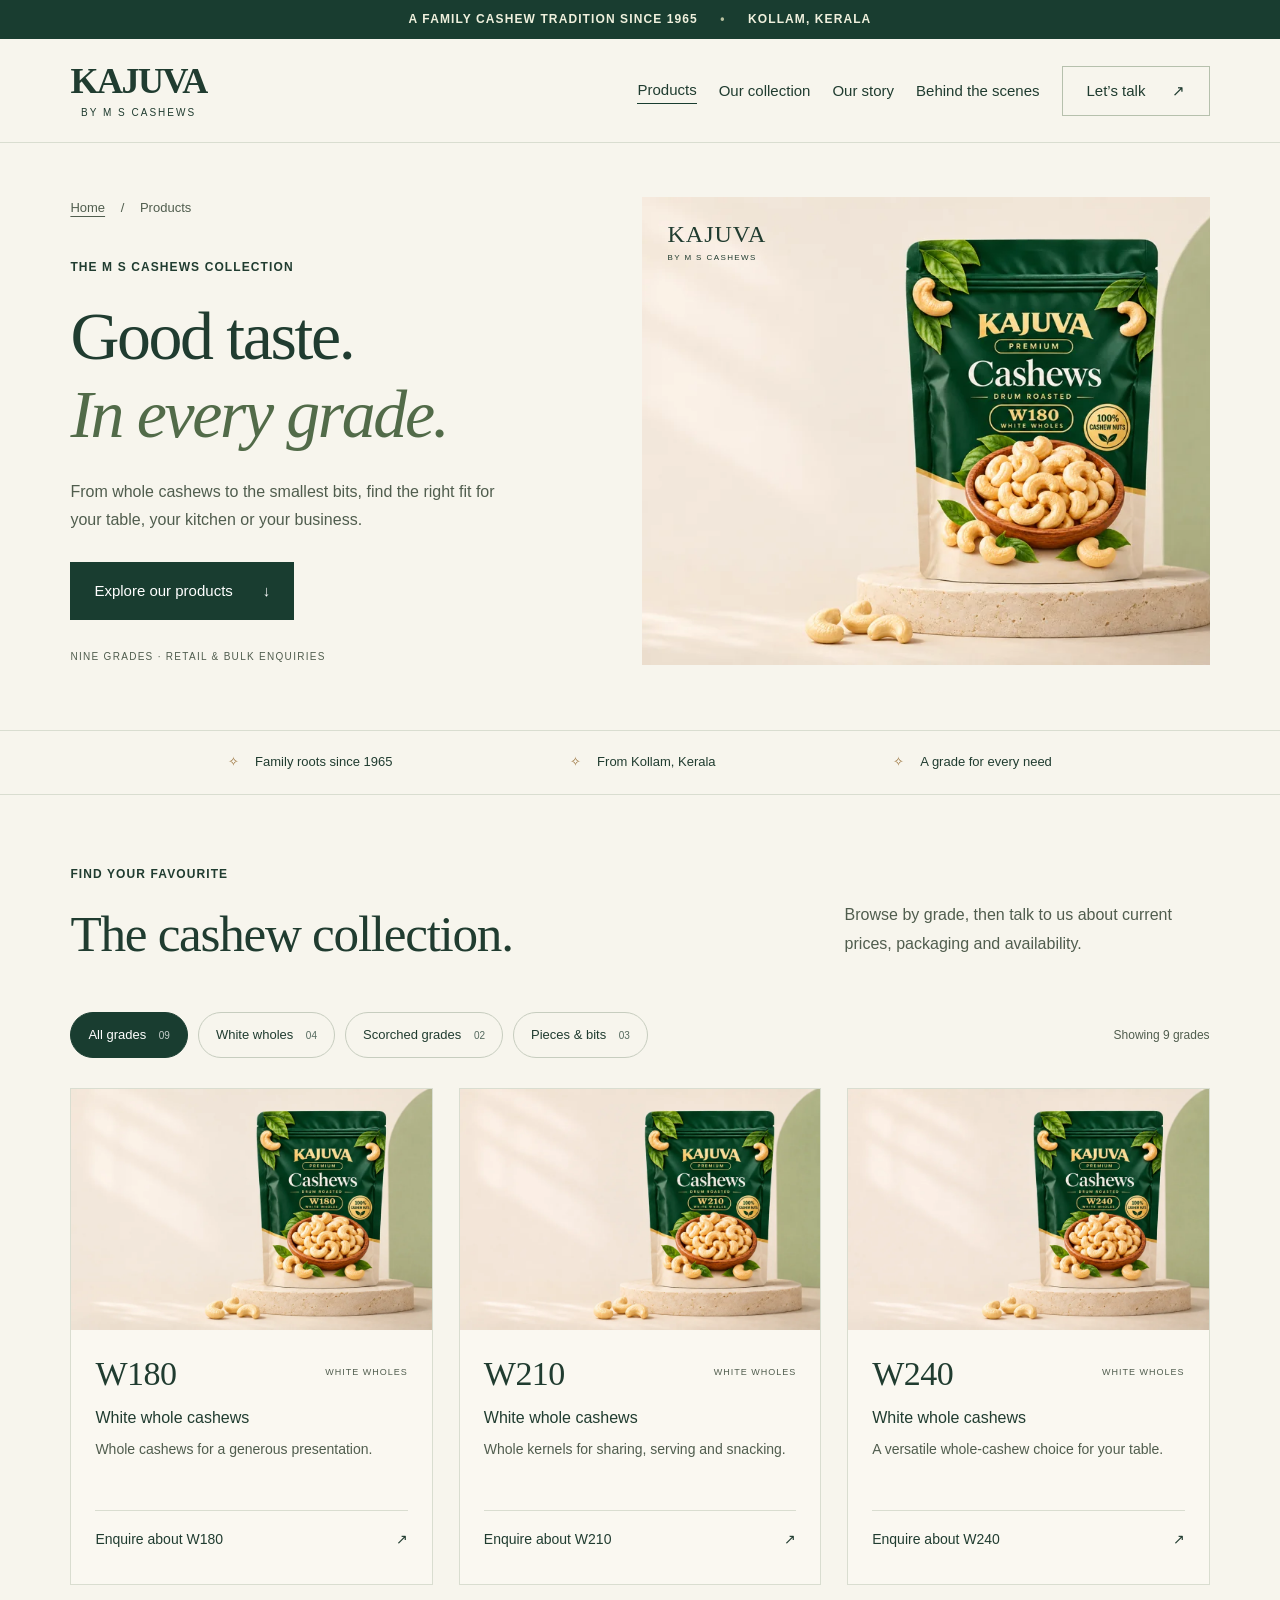
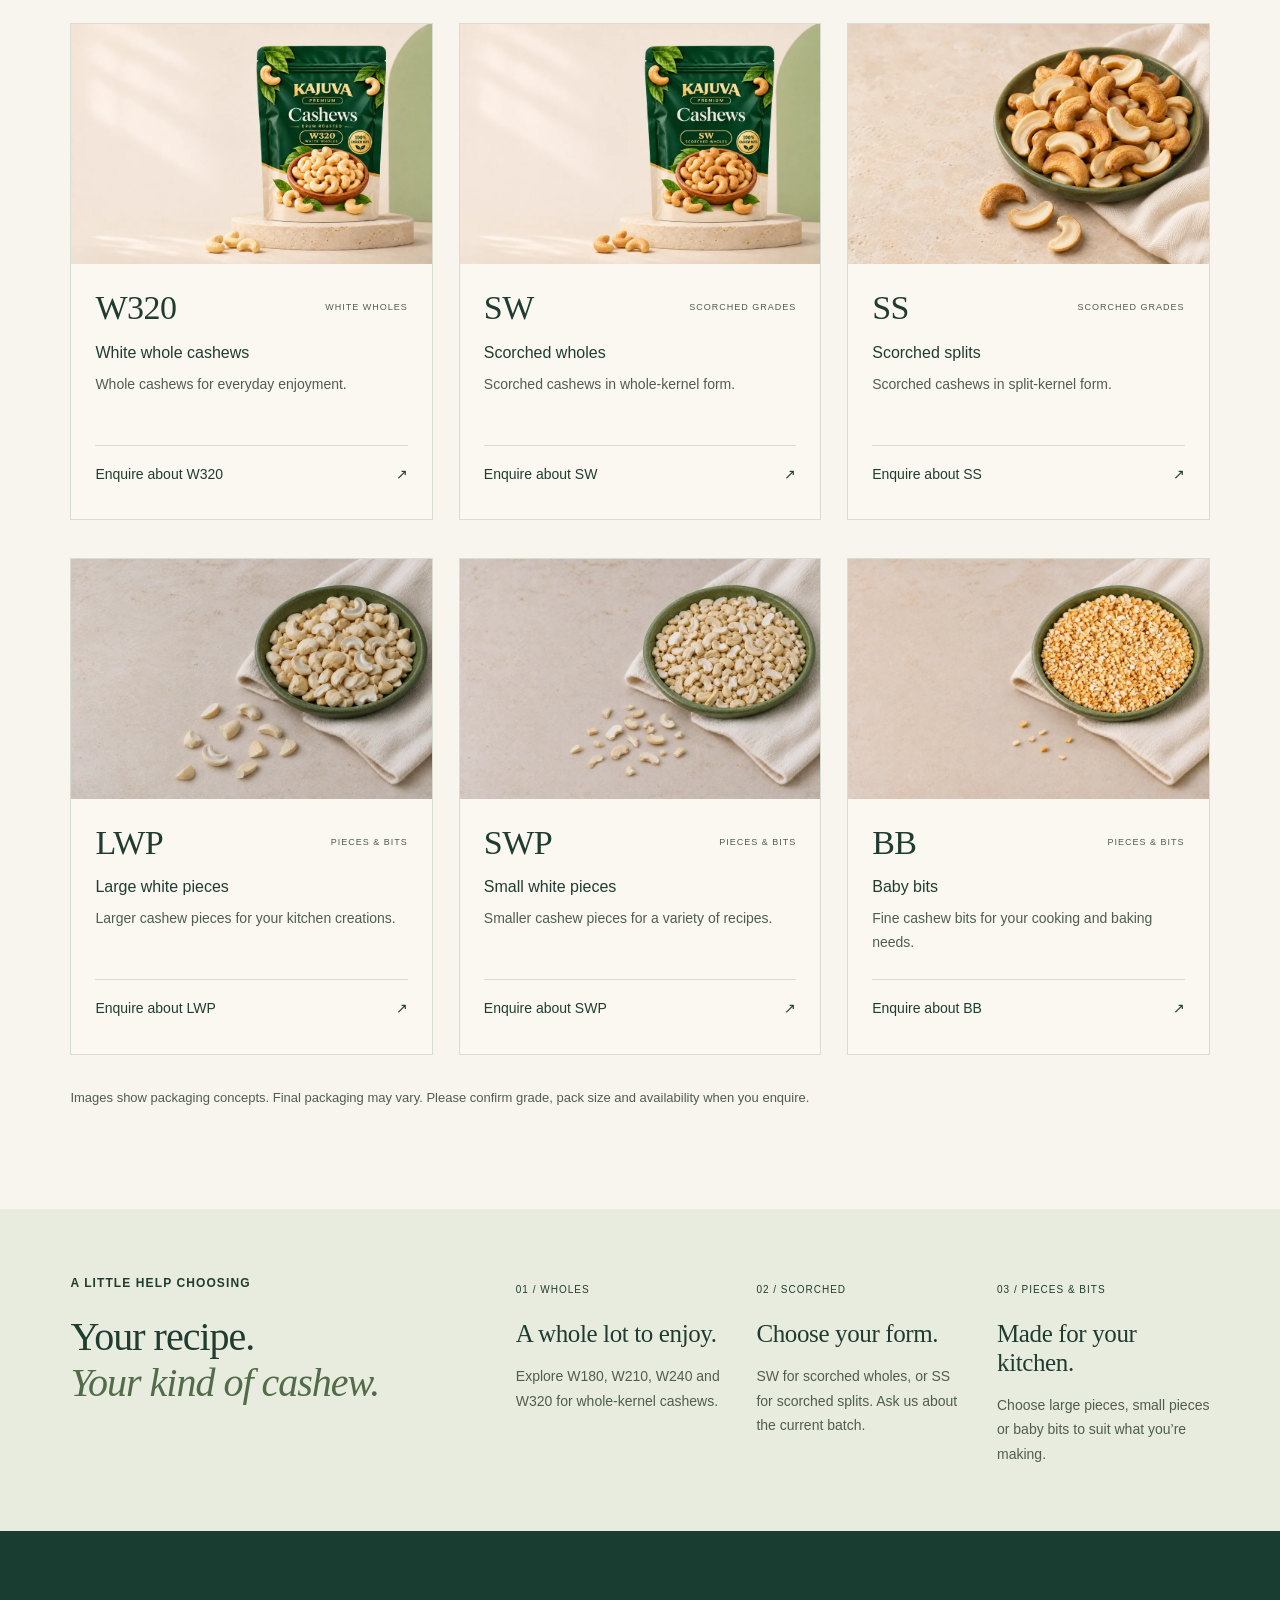
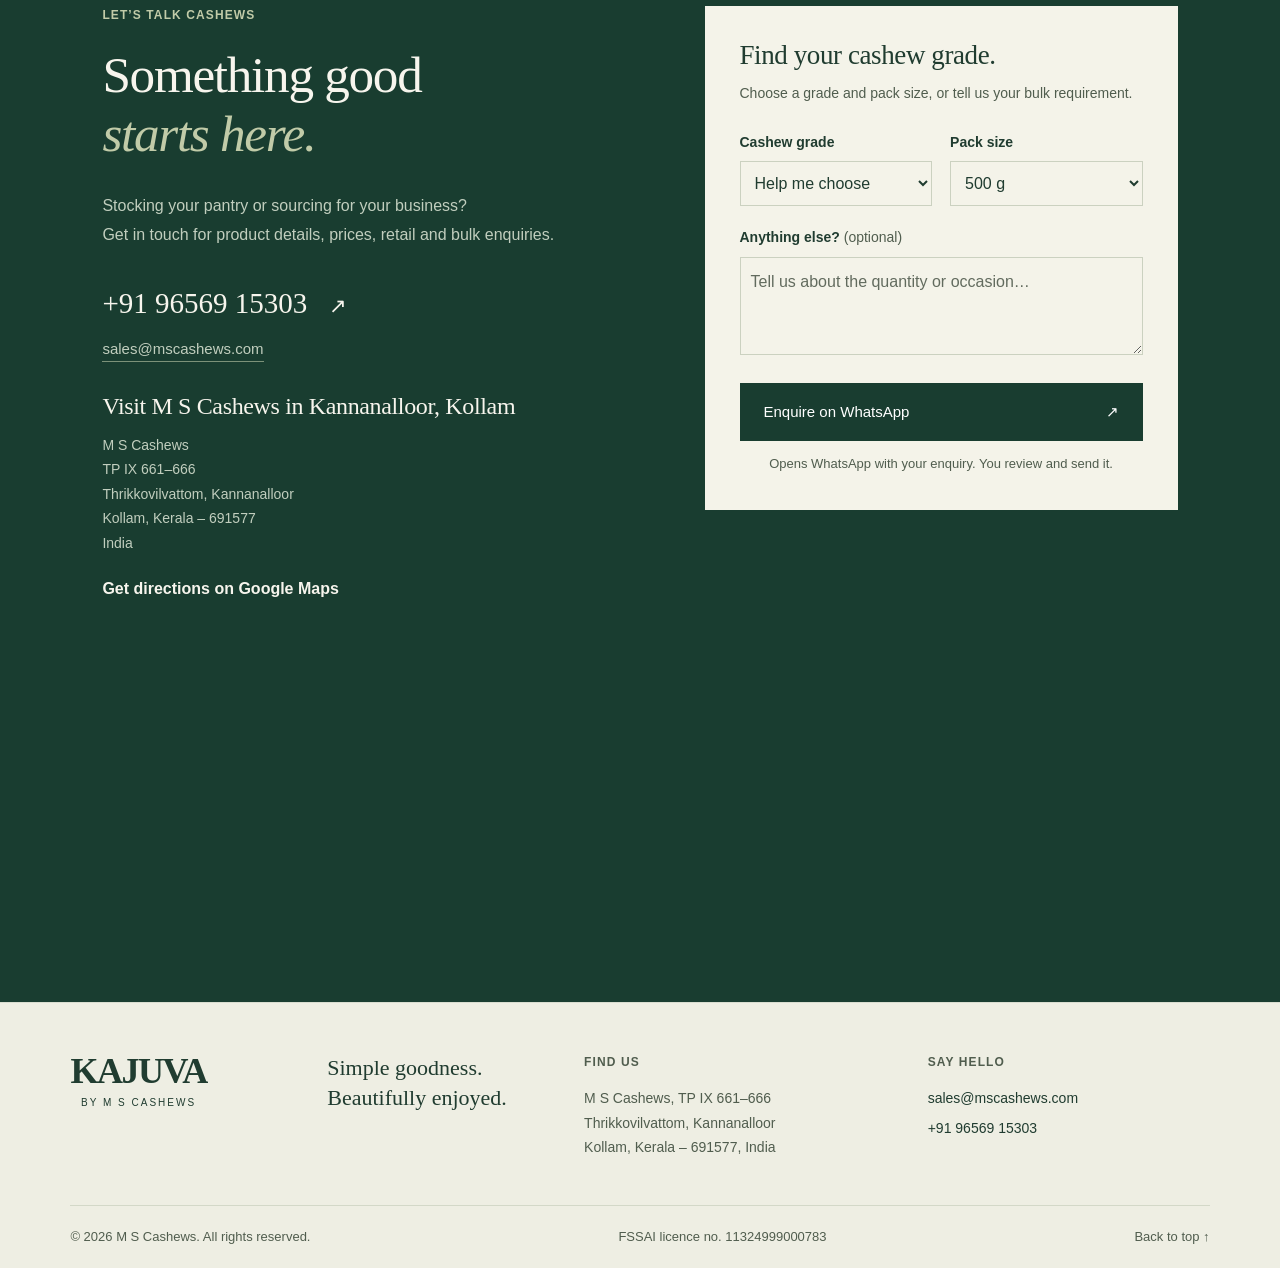
==== commit fe08160e: "Update products.html" ====
--- a/products.html
+++ b/products.html
@@ -59,5 +59,5 @@
         </div></div></div>
       <form class="enquiry" id="enquiry-form"><h3>Find your cashew grade.</h3><p>Choose a grade and pack size, or tell us your bulk requirement.</p><div class="form-row"><div><label for="grade">Cashew grade</label><select id="grade" name="grade"><option value="Not sure — please advise">Help me choose</option><option>W180</option><option>W210</option><option>W240</option><option>W320</option><option>SW (Scorched Wholes)</option><option>SS (Scorched Splits)</option><option>LWP (Large White Pieces)</option><option>SWP (Small White Pieces)</option><option>BB (Baby Bits)</option></select></div><div><label for="pack">Pack size</label><select id="pack" name="pack"><option>250 g</option><option selected>500 g</option><option>1 kg</option><option>Bulk requirement</option><option>Other</option></select></div></div><label for="message">Anything else? <span>(optional)</span></label><textarea id="message" name="message" rows="3" maxlength="1000" placeholder="Tell us about the quantity or occasion…"></textarea><button class="button" type="submit">Enquire on WhatsApp <span aria-hidden="true">↗</span></button><p class="form-note">Opens WhatsApp with your enquiry. You review and send it.</p><noscript><p><a href="https://wa.me/919656915303">Contact us directly on WhatsApp</a></p></noscript></form>
     </section>
-</main><footer><div class="footer-main"><a class="brand" href="index.html#home">KAJUVA<span>BY M S CASHEWS</span></a><p>Simple goodness.<br>Beautifully enjoyed.</p><div><span class="footer-label">FIND US</span><address>M S Cashews, TP IX 661–666<br>Thrikkovilvattom, Kannanalloor<br>Kollam, Kerala – 691577, India</address></div><div><span class="footer-label">SAY HELLO</span><a href="mailto:sales@mscashews.com">sales@mscashews.com</a><a href="tel:+919656915303">+91 96569 15303</a></div></div><div class="footer-bottom"><span>© <span id="year">2026</span> M S Cashews. All rights reserved.</span><span>FSSAI licence no. 11324999000783</span><a href="index.html#home">Back to top ↑</a></div></footer>
-</body></html>+</main><footer><div class="footer-main"><a class="brand" href="index.html#home">KAJUVA<span>BY M S CASHEWS</span></a><p>Simple goodness.<br>Beautifully enjoyed.</p><div><span class="footer-label">FIND US</span><address>M S Cashews, TP IX 661–666<br>Thrikkovilvattom, Kannanalloor<br>Kollam, Kerala – 691577, India</address></div><div><span class="footer-label">SAY HELLO</span><a href="mailto:sales@mscashews.com">sales@mscashews.com</a><a href="tel:+919656915303">+91 96569 15303</a></div></div><div class="footer-bottom"><span>© <span id="year">2026</span> M S Cashews. All rights reserved.</span><span>FSSAI licence no. 11324999000783</span><a href="#main">Back to top ↑</a></div></footer>
+</body></html>
